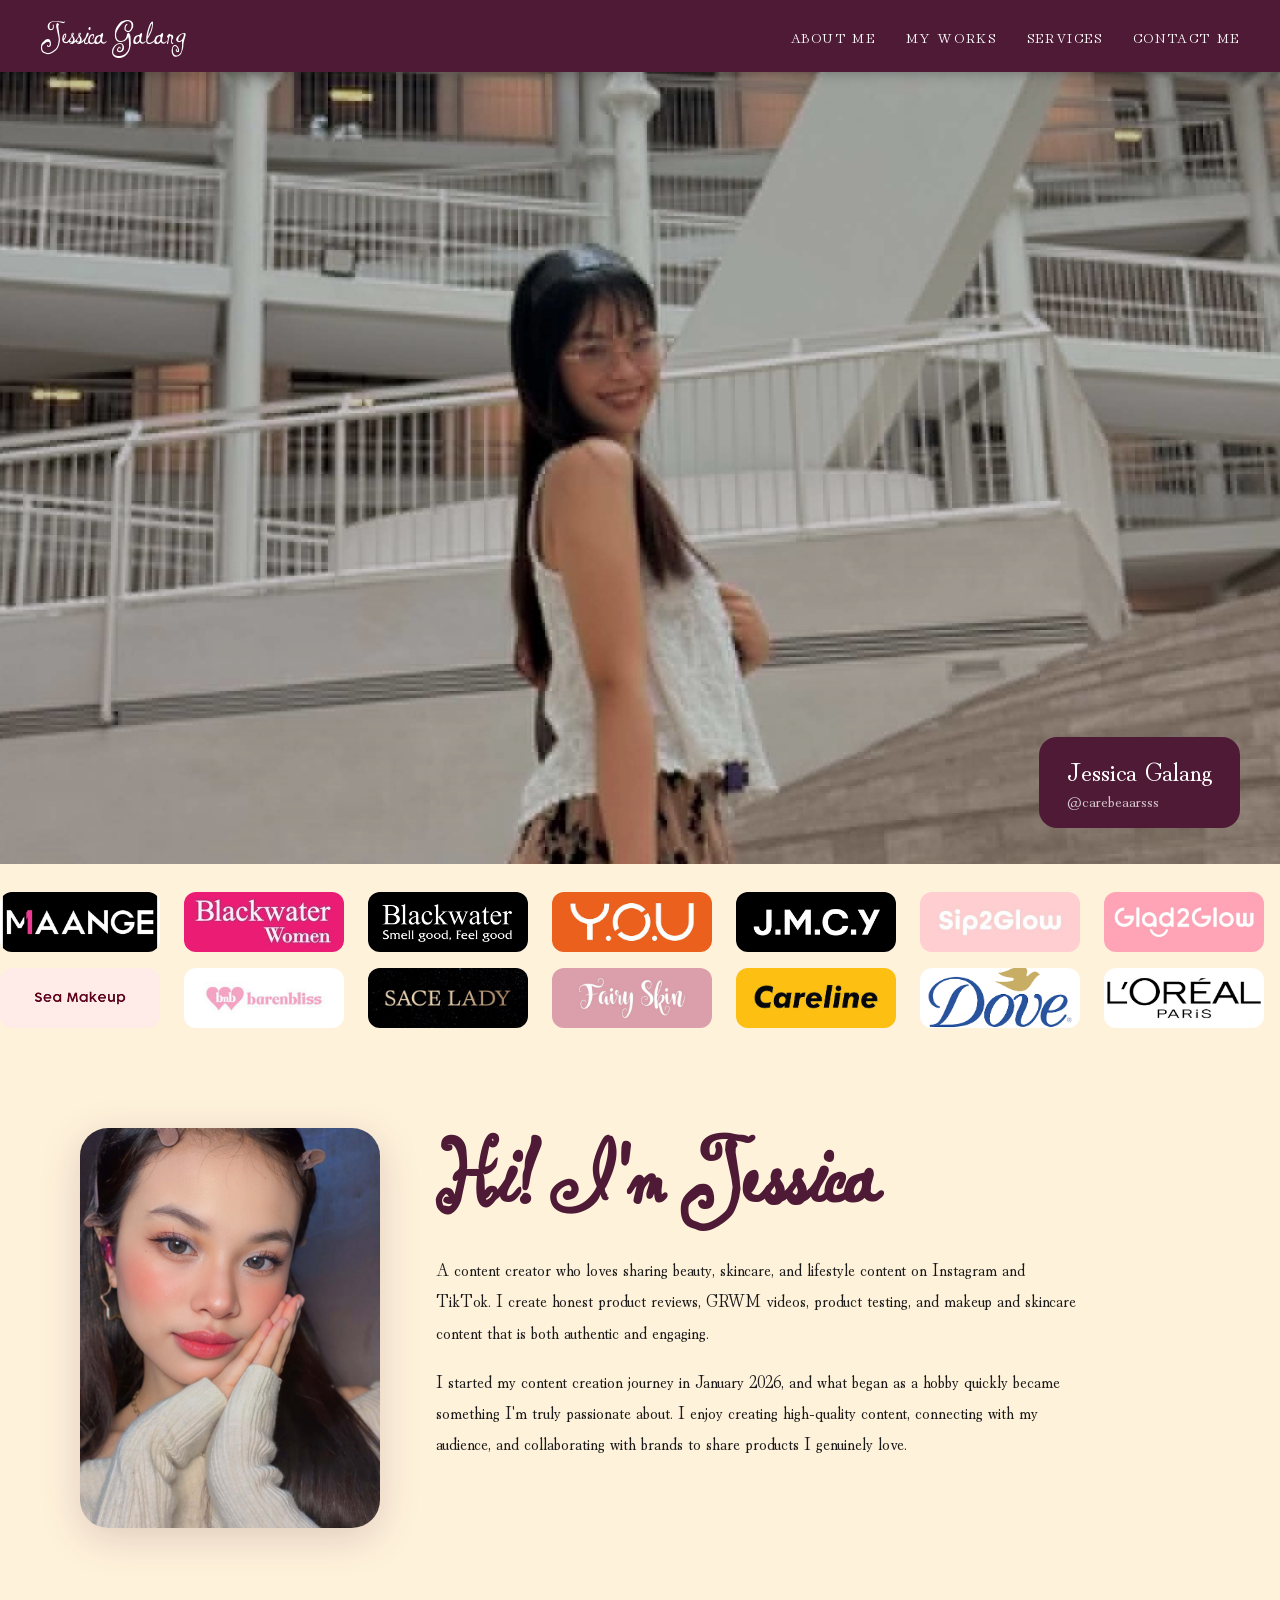
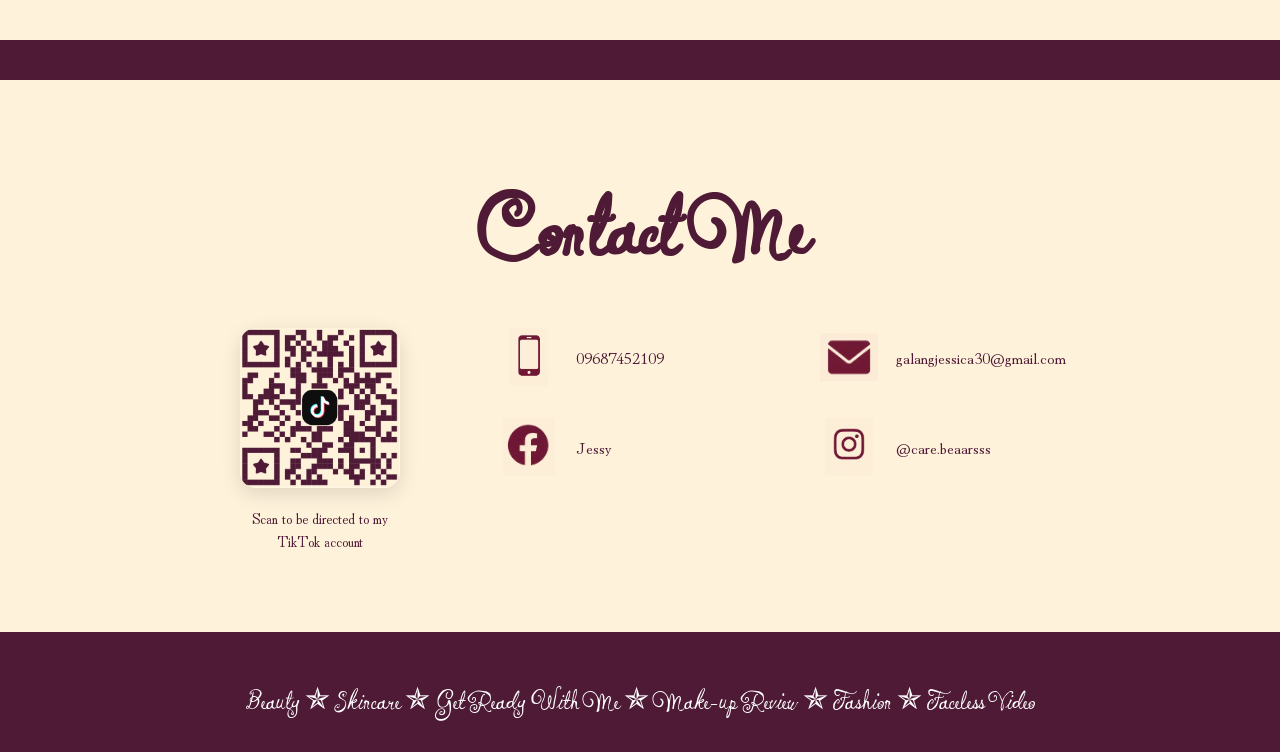
==== index.html @ f8e61b17 "push" ====
<!DOCTYPE html>
<html lang="en">
<head>
  <meta charset="UTF-8" />
  <meta name="viewport" content="width=device-width, initial-scale=1.0" />
  <title>Jessica Galang</title>

  <link rel="preconnect" href="https://fonts.googleapis.com" />
  <link rel="preconnect" href="https://fonts.gstatic.com" crossorigin />

  <link href="https://fonts.googleapis.com/css2?family=Hina+Mincho&family=Ingrid+Darling&display=swap" rel="stylesheet" />

  <link rel="stylesheet" href="css/style.css" />
</head>
<body>

  <!-- ================= NAVIGATION ================= -->

  <nav class="nav">
  <a href="index.html" class="nav-logo">Jessica Galang</a>
  <ul class="nav-links">
    <li><a href="index.html#about">ABOUT ME</a></li>
    <li><a href="myworks.html">MY WORKS</a></li>
    <li><a href="services.html">SERVICES</a></li>
    <li><a href="index.html#contact">CONTACT ME</a></li>
  </ul>
  <button class="hamburger" onclick="toggleMenu()">...</button>
</nav>

    <button class="hamburger" onclick="toggleMenu()" aria-label="Open menu">

      <svg
        id="icon-open"
        xmlns="http://www.w3.org/2000/svg"
        width="28"
        height="28"
        fill="none"
        viewBox="0 0 24 24"
        stroke="currentColor"
        stroke-width="2">

        <line x1="3" y1="6" x2="21" y2="6"/>
        <line x1="3" y1="12" x2="21" y2="12"/>
        <line x1="3" y1="18" x2="21" y2="18"/>

      </svg>

      <svg
        id="icon-close"
        xmlns="http://www.w3.org/2000/svg"
        width="28"
        height="28"
        fill="none"
        viewBox="0 0 24 24"
        stroke="currentColor"
        stroke-width="2"
        style="display:none">

        <line x1="4" y1="4" x2="20" y2="20"/>
        <line x1="20" y1="4" x2="4" y2="20"/>

      </svg>

    </button>

  </nav>

  <div class="mobile-menu" id="mobileMenu">

    <button onclick="scrollToSection('about')">
      ABOUT ME
    </button>

    <a href="myworks.html">
      MY WORKS
    </a>

    <a href="services.html">
      SERVICES
    </a>

    <button onclick="scrollToSection('contact')">
      CONTACT ME
    </button>

  </div>

  <!-- ================= HERO ================= -->

  <section class="hero">

    <img
      class="hero-img"
      src="assets/images/my-picture.jpg"
      alt="Jessica Galang" />

    <div class="hero-overlay"></div>

    <div class="hero-card">
      <p class="hero-card-name">Jessica Galang</p>
      <p class="hero-card-handle">@carebeaarsss</p>
    </div>

  </section>

  <!-- ================= BRANDS ================= -->

  <section class="brands-section">

    <div class="marquee-row">
      <div class="marquee-track go-right" id="upper-track"></div>
    </div>

    <div class="marquee-row">
      <div class="marquee-track go-left" id="lower-track"></div>
    </div>

  </section>

  <!-- ================= ABOUT ================= -->

  <section class="about-section" id="about">

    <img
      class="about-photo"
      src="assets/images/about-photo.jpg"
      alt="Jessica" />

    <div class="about-text">

      <h1 class="about-title">
        Hi! I'm Jessica
      </h1>

      <div class="about-body">

        <p>
          A content creator who loves sharing beauty, skincare, and lifestyle content on Instagram and TikTok. I create honest product reviews, GRWM videos, product testing, and makeup and skincare content that is both authentic and engaging.
        </p>

        <p>
          I started my content creation journey in January 2026, and what began as a hobby quickly became something I'm truly passionate about. I enjoy creating high-quality content, connecting with my audience, and collaborating with brands to share products I genuinely love.
        </p>

      </div>

    </div>

  </section>

  <!-- ================= BANNER ================= -->

  <div class="middle-banner"></div>

  <!-- ================= CONTACT ================= -->

  <section class="contact-section" id="contact">

    <h2 class="contact-title">
      Contact Me
    </h2>

    <div class="contact-grid">

      <!-- QR -->

      <a
        href="https://www.tiktok.com/@carebeaarsss"
        target="_blank"
        class="contact-col left">

        <div class="qr-wrap">
          <img
            src="assets/images/qr.png"
            alt="TikTok QR Code">
        </div>

        <p class="qr-caption">
          Scan to be directed to my TikTok account
        </p>

      </a>

      <!-- CENTER -->

      <div class="contact-col mid">

        <a
          href="tel:09687452109"
          class="contact-row">

          <img
            class="contact-icon"
            src="assets/images/phonelogo.png"
            alt="Phone">

          <span class="contact-text">
            09687452109
          </span>

        </a>

        <a
          href="https://www.facebook.com/jessybunny/"
          target="_blank"
          class="contact-row">

          <img
            class="contact-icon"
            src="assets/images/facebooklogo.png"
            alt="Facebook">

          <span class="contact-text">
            Jessy
          </span>

        </a>

      </div>

      <!-- RIGHT -->

      <div class="contact-col right">

        <a
          href="mailto:galangjessica30@gmail.com"
          class="contact-row">

          <img
            class="contact-icon"
            src="assets/images/emaillogo.png"
            alt="Email">

          <span class="contact-text">
            galangjessica30@gmail.com
          </span>

        </a>

        <a
          href="https://www.instagram.com/care.beaarsss"
          target="_blank"
          class="contact-row">

          <img
            class="contact-icon"
            src="assets/images/instagramlogo.png"
            alt="Instagram">

          <span class="contact-text">
            @care.beaarsss
          </span>

        </a>

      </div>

    </div>

  </section>

  <!-- ================= FOOTER ================= -->

  <div class="divider"></div>

  <footer class="footer">

    <p class="footer-text">
      Beauty ✯ Skincare ✯ Get Ready With Me ✯ Make-up Review ✯ Fashion ✯ Faceless Video
    </p>

  </footer>

  <script src="js/script.js"></script>

</body>
</html>
---- css/style.css ----
*, *::before, *::after { box-sizing: border-box; margin: 0; padding: 0; }
html { scroll-behavior: smooth; }
body {
  background-color: #fff2db;
  font-family: 'Hina Mincho', serif;
  color: #1a1a1a;
  overflow-x: hidden;
}
img { display: block; 
  max-width: 100%; 
}
a   { text-decoration: none; 
  color: inherit; 
}
button { cursor: pointer; 
  background: none; 
  border: none; 
  font: inherit; 
}

:root {
  --plum:  #4e1a36;
  --cream: #fff2db;
}

/* ── NAV ── */
.nav {
  position: sticky;
  top: 0;
  z-index: 100;
  background: var(--plum);
  height: 72px;
  display: flex;
  align-items: center;
  padding: 0 40px;
  box-shadow: 0 2px 12px rgba(0,0,0,.25);
}
.nav-logo {
  font-family: 'Ingrid Darling', cursive;
  font-size: 2.2rem;
  color: #fff;
  flex: 1;
  line-height: 1;
}
.nav-links {
  display: flex;
  align-items: center;
  gap: 30px;
  list-style: none;
}
.nav-links a,
.nav-links button {
  font-family: 'Hina Mincho', serif;
  font-size: 0.85rem;
  letter-spacing: 0.12em;
  color: #fff;
  transition: color .2s;
}
.nav-links a:hover,
.nav-links button:hover { color: #f5c6d0; }

.hamburger { display: none; color: #fff; padding: 4px; }
.hamburger svg { display: block; }

.mobile-menu {
  display: none;
  position: fixed;
  inset: 0;
  z-index: 90;
  background: rgba(78,26,54,.96);
  flex-direction: column;
  align-items: center;
  justify-content: center;
  gap: 36px;
}
.mobile-menu.open { display: flex; }
.mobile-menu a,
.mobile-menu button {
  font-family: 'Hina Mincho', serif;
  font-size: 1.5rem;
  letter-spacing: 0.15em;
  color: #fff;
}

/* ── HERO ── */
.hero { position: relative; height: 88vh; overflow: hidden; }
.hero-img { position: absolute; 
  inset: 0; 
  width: 100%; 
  height: 100%; 
  object-fit: cover; 
  object-position: top center; 
}
.hero-overlay { position: absolute; 
  inset: 0; 
  background: rgba(0,0,0,.22); 
}
.hero-card { position: absolute; 
  bottom: 36px; 
  right: 40px; 
  background: var(--plum); 
  border-radius: 18px; 
  padding: 16px 28px; 
}
.hero-card-name { font-family: 'Hina Mincho', serif; 
  color: #fff; 
  font-size: 1.6rem; 
  line-height: 1.3; 
}
.hero-card-handle { font-family: 'Hina Mincho', serif; 
  color: rgba(255,255,255,.75); 
  font-size: 1rem; margin-top: 2px; 
}

/* ── MARQUEE ── */
.brands-section { background: var(--cream); 
  padding: 28px 0; 
  overflow: hidden; 
  display: flex; 
  flex-direction: column; 
  gap: 16px; 
}
.marquee-row { overflow: hidden; 
  width: 100%; 
}
.marquee-track { display: flex; 
  gap: 24px; 
  width: max-content; 
}
.marquee-track.go-right { animation: marquee-right 32s linear infinite; 
}
.marquee-track.go-left  { animation: marquee-left  32s linear infinite; 
}

@keyframes marquee-left { 0% { transform: translateX(0); } 100% { transform: translateX(-33.333%); } }
@keyframes marquee-right { 0% { transform: translateX(-33.333%); } 100% { transform: translateX(0%); } }

.logo-pill {
  width: 160px;
  height: 60px;
  flex-shrink: 0;
  border-radius: 12px;
  overflow: hidden;
  display: flex;
  align-items: center;
  justify-content: center;
}

.logo-pill img {
  width: 100%;
  height: 100%;
  object-fit: cover;
}

/* ── ABOUT ── */
.about-section { padding: 72px 40px; max-width: 1200px; margin: 0 auto; display: flex; align-items: flex-start; gap: 56px; }
.about-photo { width: 300px; 
  flex-shrink: 0; border-radius: 28px; object-fit: cover; 
  aspect-ratio: 3/4; 
  box-shadow: 0 10px 40px rgba(78,26,54,.18); 
}
.about-text { flex: 1; 
  min-width: 0; 
}
.about-title { font-family: 'Ingrid Darling', cursive; 
  color: var(--plum); font-size: clamp(3rem, 8vw, 7rem); 
  line-height: 1; margin-bottom: 24px; 
}
.about-body { font-family: 'Hina Mincho', serif; 
  font-size: 1.05rem; line-height: 1.85; 
  color: #1a1a1a; 
  display: flex; 
  flex-direction: column; 
  gap: 18px; max-width: 640px; 
}
/* ── BANNER ── */
.middle-banner {
  height: 40px; 
  background-color: #4e1a36; 
  margin: 40px 0; 
  width: 100%;
}

/* ── CONTACT ICONS  ── */
.contact-icon {
  width: 32px;  
  height: 32px;
  object-fit: contain;
  flex-shrink: 0;
}


.contact-row {
  display: flex;
  align-items: center;
  gap: 16px; 
  margin-bottom: 12px;
}

/* ── CONTACT ───────────────────────────── */

.contact-section{
    padding:64px 40px 80px;
    max-width:1000px;
    margin:0 auto;
}

.contact-title{
    font-family:'Ingrid Darling',cursive;
    color:var(--plum);
    font-size:clamp(3.5rem,9vw,6rem);
    line-height:1;
    margin-bottom:48px;
    text-align:center;
}

.contact-grid{
    display:grid;
    grid-template-columns:repeat(3,1fr);
    gap:40px;
    align-items:start;
}

.contact-col{
    display:flex;
    flex-direction:column;
    align-items:center;
    gap:18px;
}

.contact-col.mid,
.contact-col.right{
    align-items:flex-start;
}

.qr-wrap{
    width:160px;
    height:160px;
    border-radius:16px;
    overflow:hidden;
    box-shadow:0 6px 20px rgba(0,0,0,.12);
}

.qr-wrap img{
    width:100%;
    height:100%;
    object-fit:cover;
}

.qr-caption{
    font-size:.9rem;
    color:var(--plum);
    text-align:center;
    max-width:170px;
    line-height:1.6;
}

.contact-row{
    display:flex;
    align-items:center;
    gap:18px;
    width:100%;
    margin-bottom:14px;
}

.contact-icon{
    width:58px;
    height:58px;
    object-fit:contain;
    flex-shrink:0;
}

.contact-text{
    font-family:'Hina Mincho',serif;
    color:var(--plum);
    font-size:1rem;
    line-height:1.4;
    overflow-wrap: anywhere;
}

/* ── FOOTER ── */
.divider { height: 28px; background: var(--plum); }
.footer { background: var(--plum); 
  padding: 20px 20px 28px; 
  text-align:center; 
}
.footer-text { font-family: 'Ingrid Darling', cursive; 
  color: #fff; font-size: clamp(1.1rem, 3vw, 1.85rem); 
  line-height: 1.5; 
}

/* ── RESPONSIVE ───────────────────────────── */

@media (max-width:900px){

.about-section{
    flex-direction:column;
    align-items:center;
    padding:48px 24px;
    gap:32px;
}

.about-photo{
    width:100%;
    max-width:320px;
}

.contact-grid{
    grid-template-columns:1fr;
    gap:48px;
}

.contact-col,
.contact-col.mid,
.contact-col.right{
    align-items:center;
}

.contact-row{
    justify-content:center;
    text-align:center;
}

}

@media (max-width:768px){

.nav{
    padding:0 20px;
}

.nav-logo{
    font-size:1.7rem;
}

.nav-links{
    display:none;
}

.hamburger{
    display:block;
}

.hero{
    height:72vh;
}

.hero-card{
    right:16px;
    bottom:20px;
    padding:12px 18px;
}

.contact-section{
    padding:48px 20px 60px;
}

.contact-icon{
    width:52px;
    height:52px;
}

.contact-text{
    font-size:.95rem;
}

.qr-wrap{
    width:170px;
    height:170px;
}

}

@media (max-width:480px){

.hero{
    height:60vh;
}

.about-title{
    font-size:2.8rem;
}

.hero-card-name{
    font-size:1.3rem;
}

.hero-card-handle{
    font-size:.9rem;
}

.contact-title{
    font-size:3rem;
}

.contact-text{
    font-size:.9rem;
}

.footer-text{
    font-size:1.2rem;
}

}
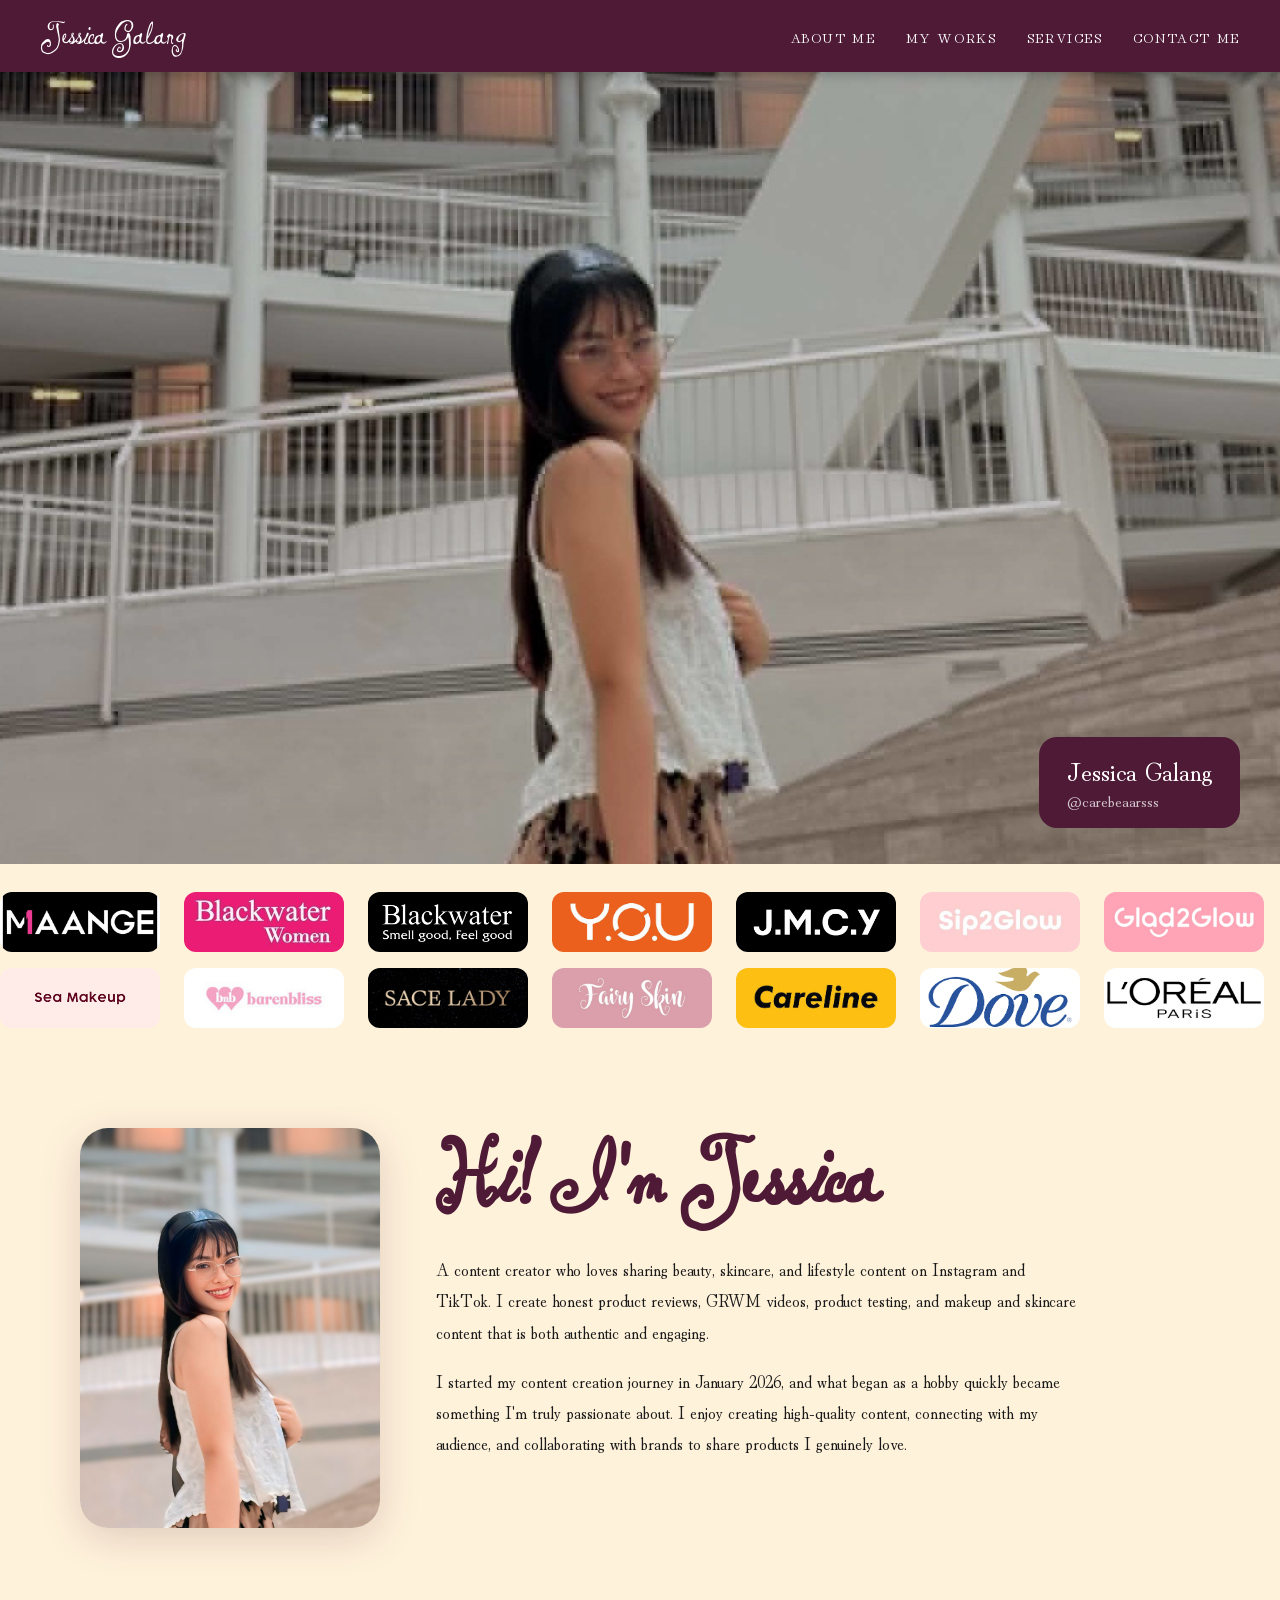
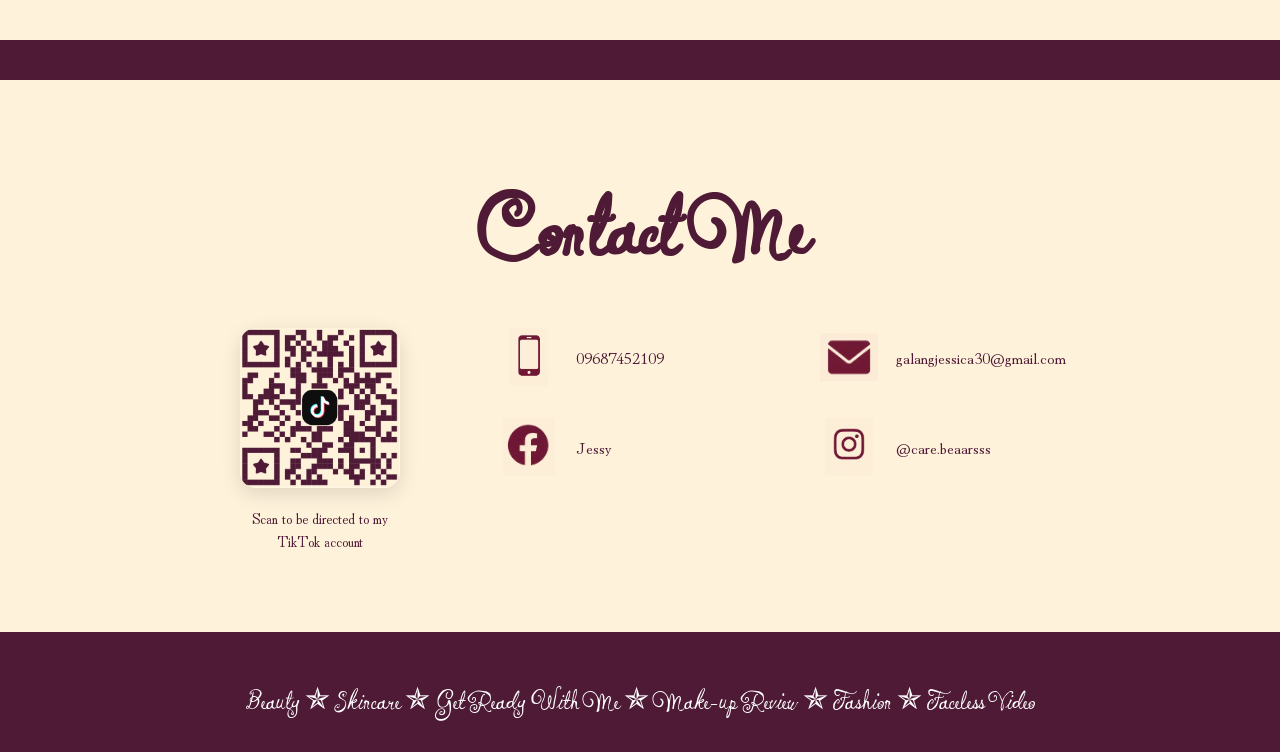
==== commit 722ed58d: "me" ====
--- a/index.html
+++ b/index.html
@@ -123,7 +123,7 @@
 
     <img
       class="about-photo"
-      src="assets/images/about-photo.jpg"
+      src="assets/images/me.JPG"
       alt="Jessica" />
 
     <div class="about-text">
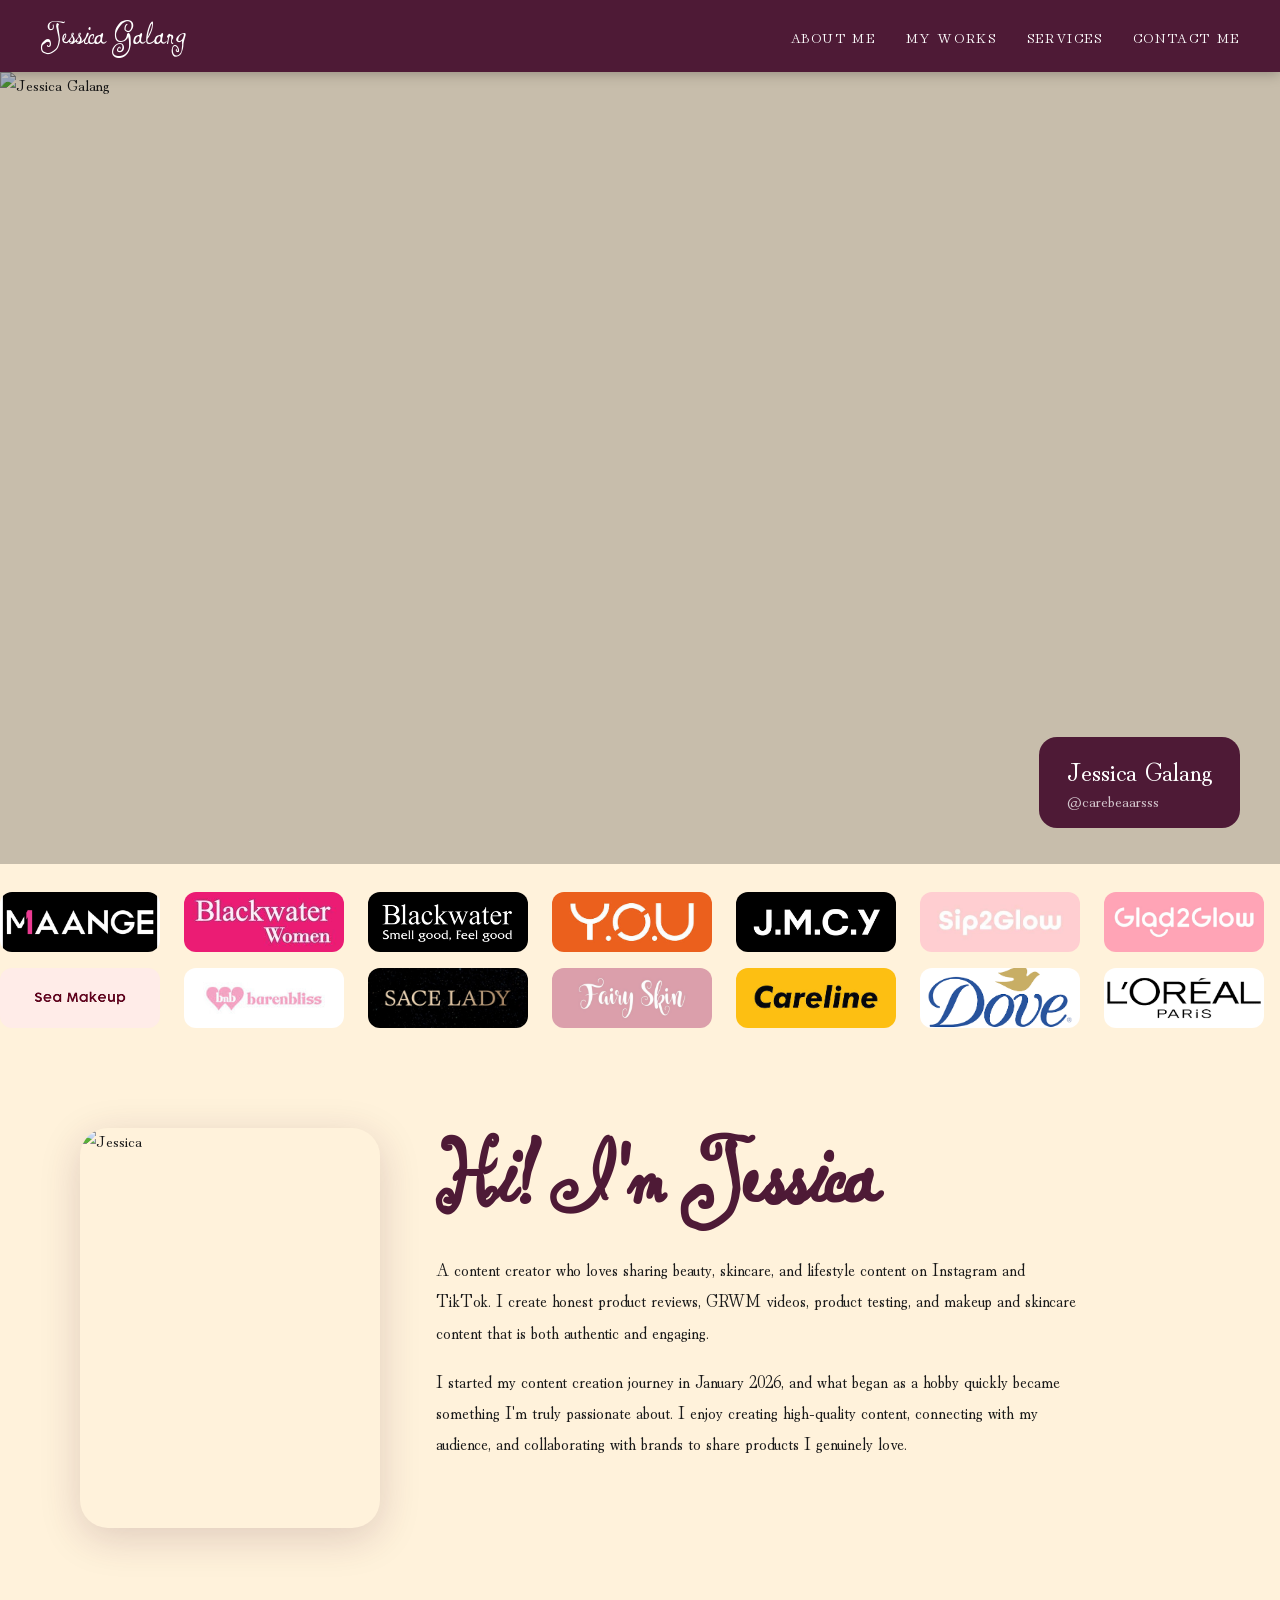
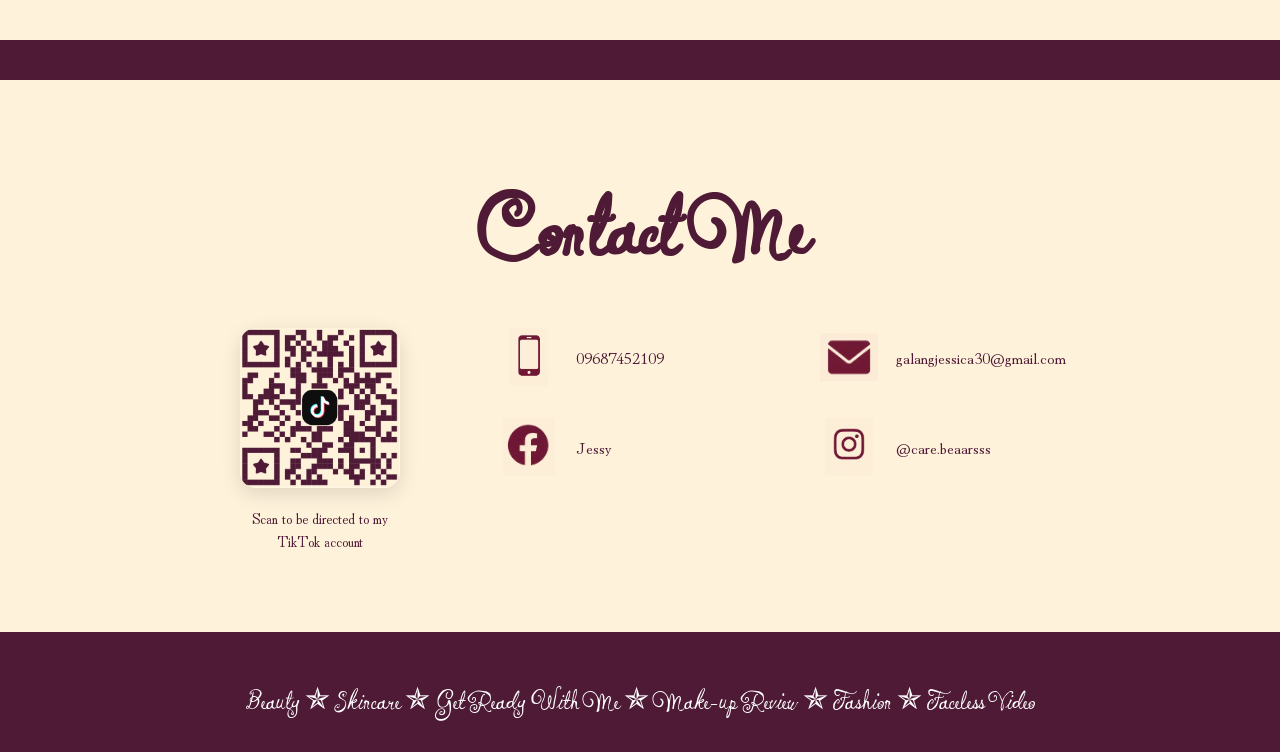
==== commit 213b0d04: "Update index.html" ====
--- a/index.html
+++ b/index.html
@@ -91,7 +91,7 @@
 
     <img
       class="hero-img"
-      src="assets/images/my-picture.jpg"
+      src="assets/images/me.jpg"
       alt="Jessica Galang" />
 
     <div class="hero-overlay"></div>
@@ -123,7 +123,7 @@
 
     <img
       class="about-photo"
-      src="assets/images/me.JPG"
+      src="assets/images/about-photo.JPG"
       alt="Jessica" />
 
     <div class="about-text">
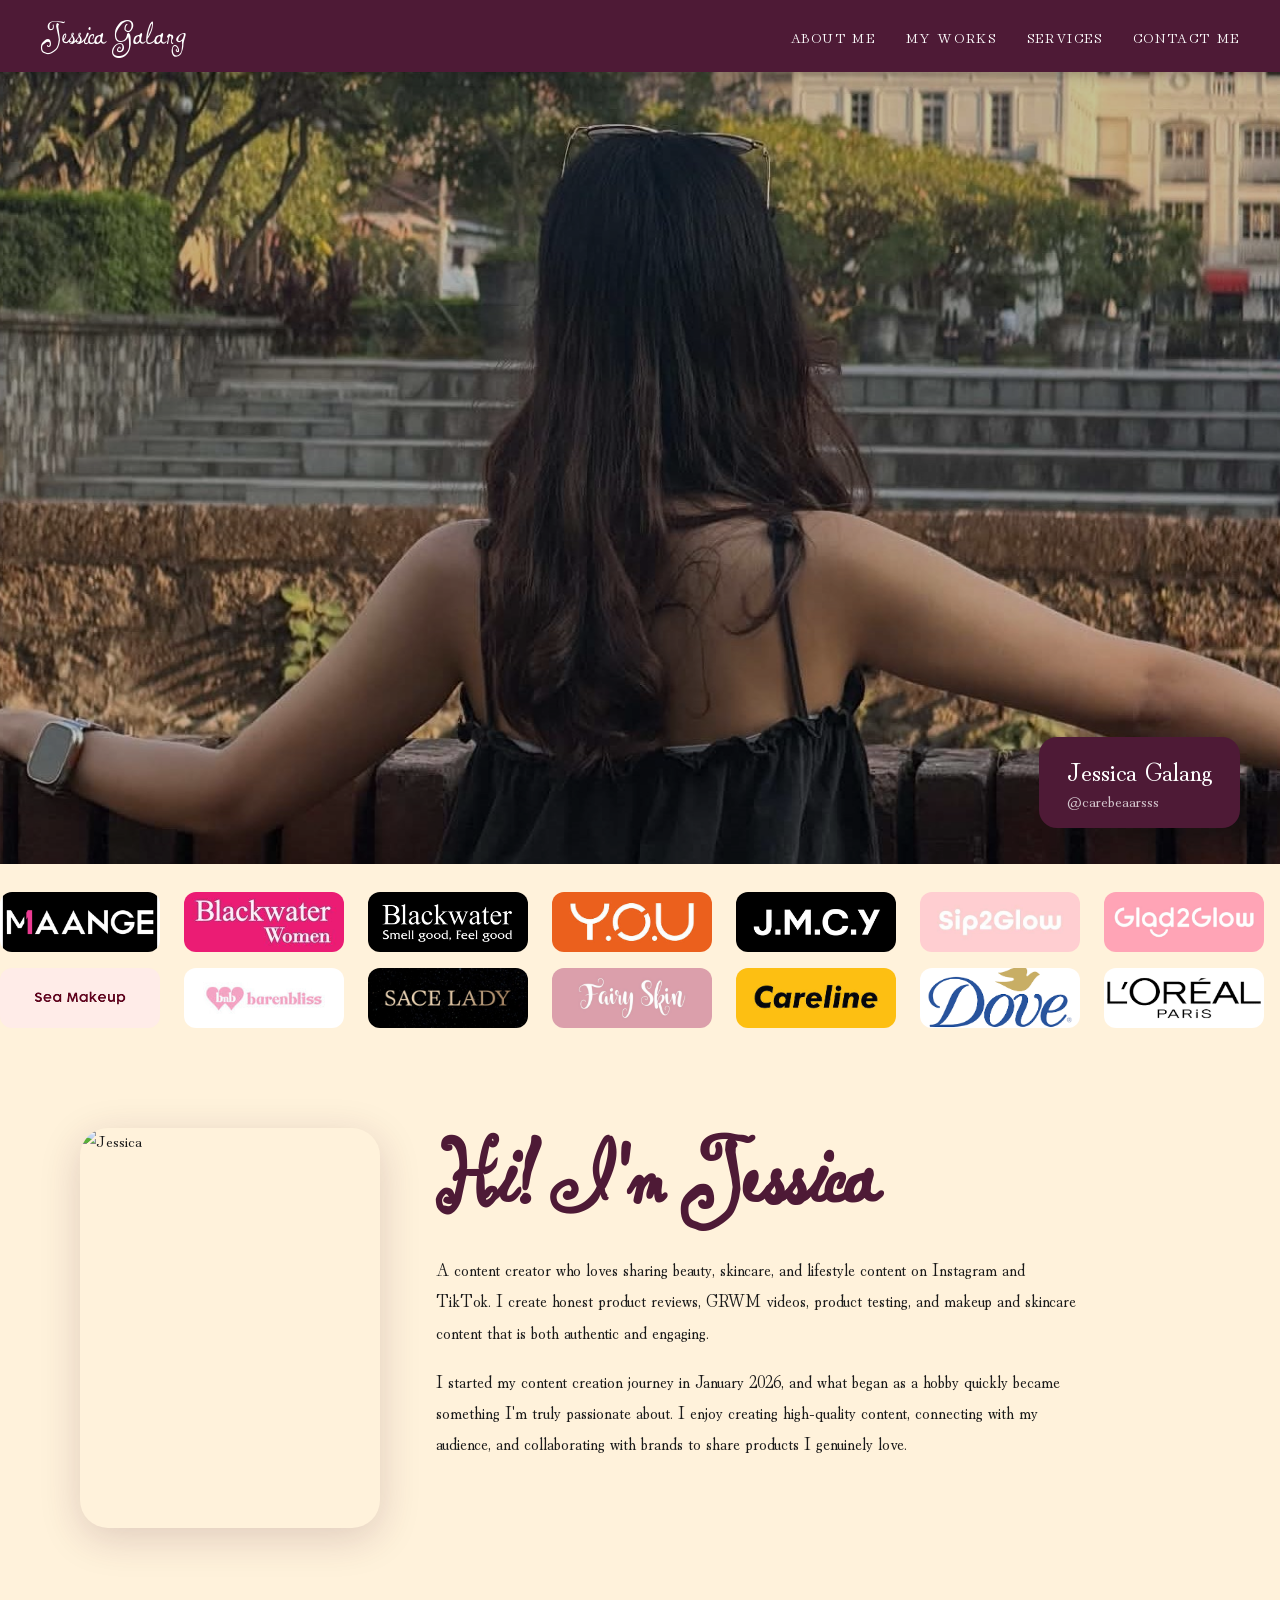
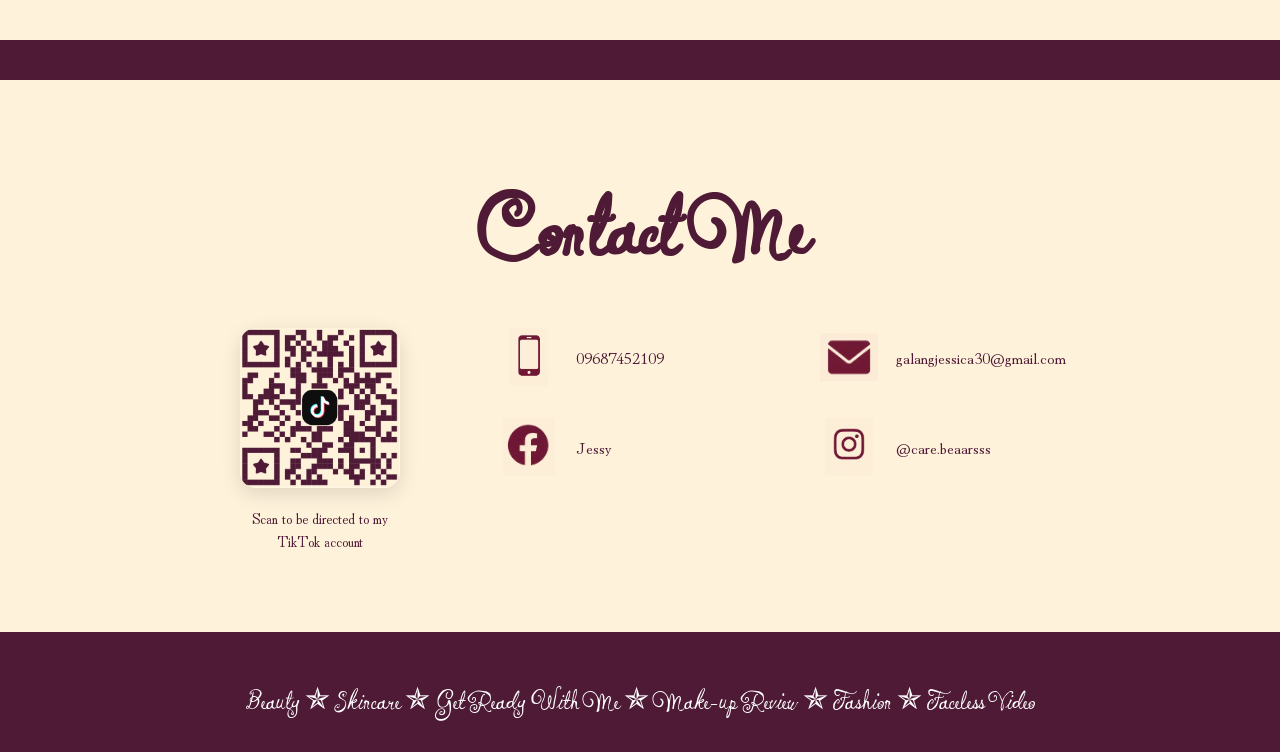
==== commit 3cb70f13: "again" ====
--- a/index.html
+++ b/index.html
@@ -91,7 +91,7 @@
 
     <img
       class="hero-img"
-      src="assets/images/me.jpg"
+      src="assets/images/back.jpg"
       alt="Jessica Galang" />
 
     <div class="hero-overlay"></div>
@@ -123,7 +123,7 @@
 
     <img
       class="about-photo"
-      src="assets/images/about-photo.JPG"
+      src="assets/images/about.JPG"
       alt="Jessica" />
 
     <div class="about-text">
